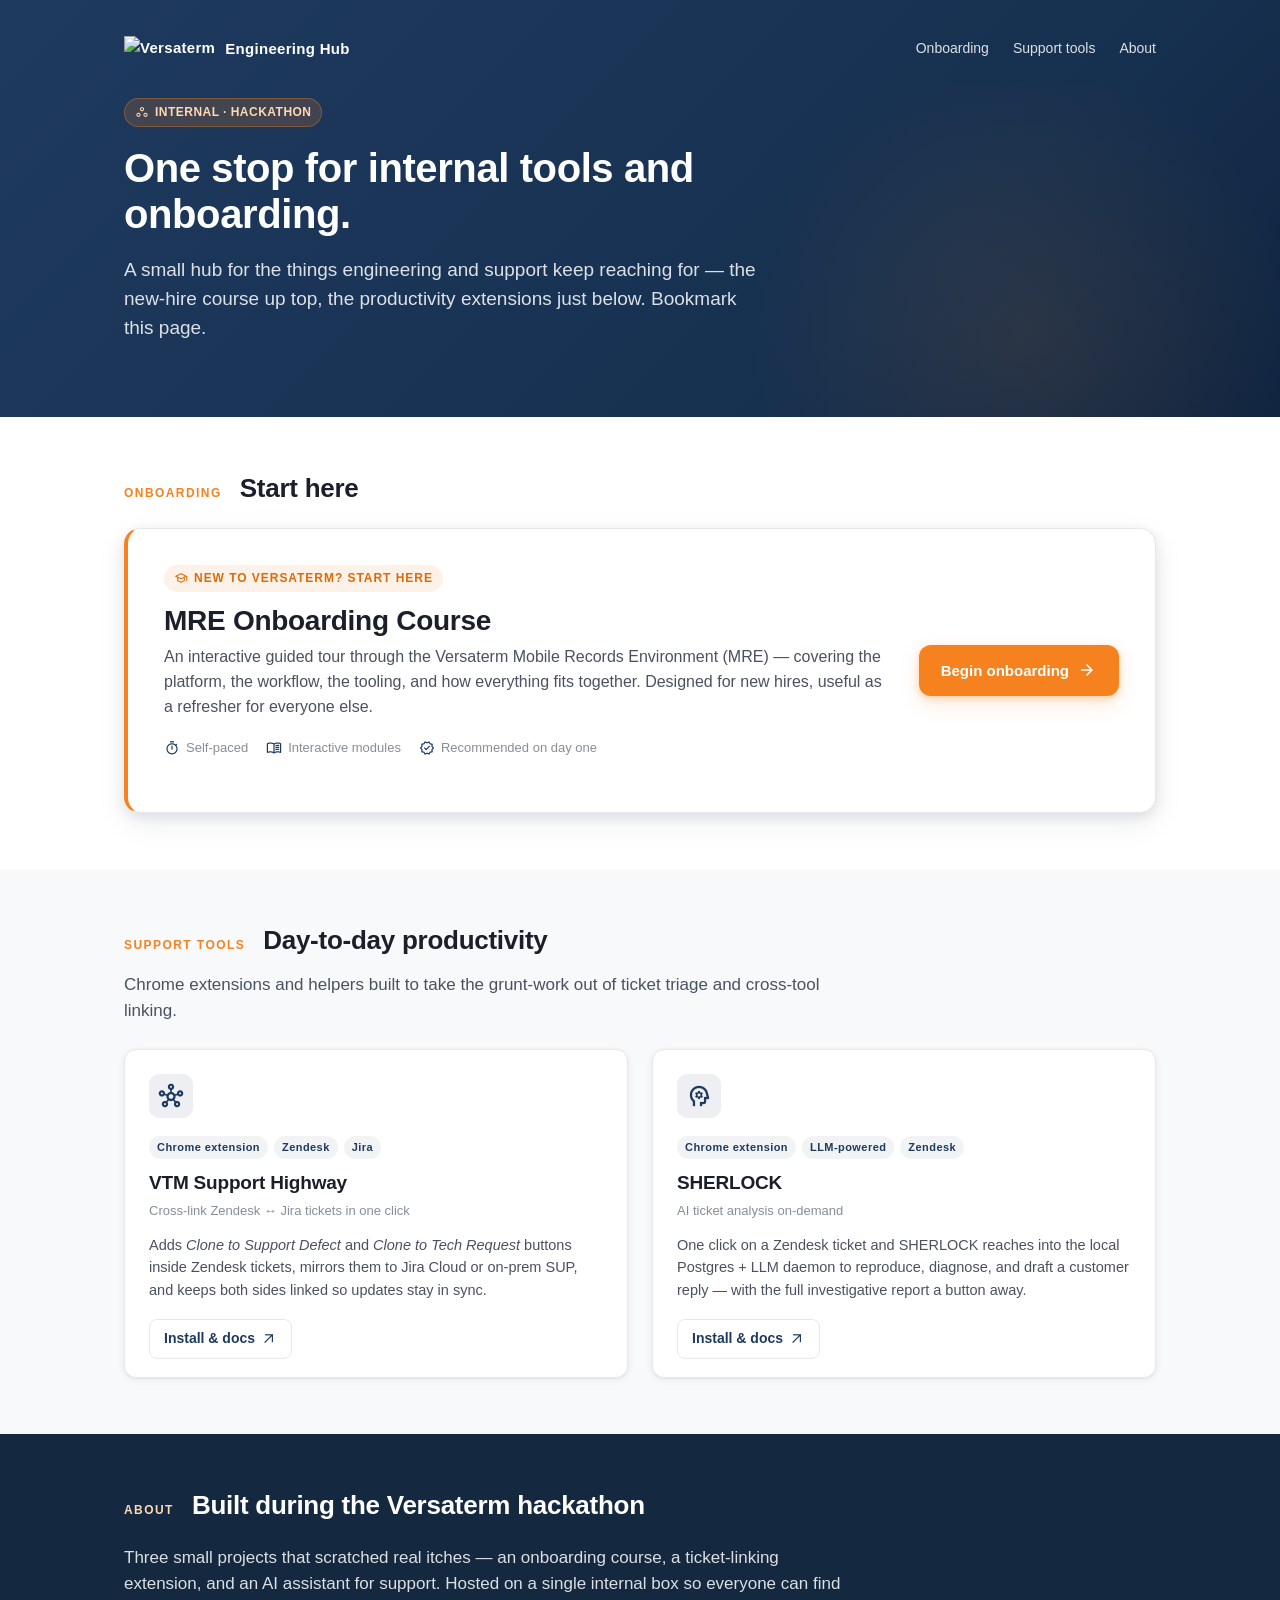
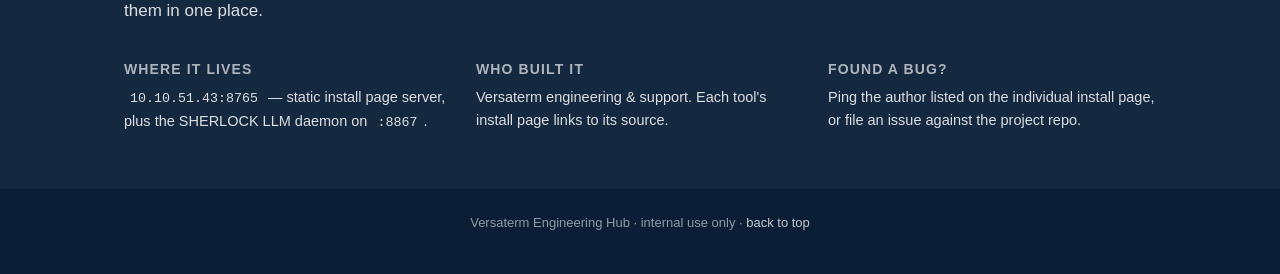
==== hub/index.html @ cd9cd758 "Add Versaterm Engineering Hub landing page (serves as / on install host)" ====
<!doctype html>
<html lang="en">
<head>
<meta charset="utf-8" />
<meta name="viewport" content="width=device-width, initial-scale=1" />
<title>Versaterm Engineering Hub — internal tools & onboarding</title>
<link rel="icon" href="/versaterm-logo.png" />
<link rel="stylesheet" href="https://fonts.googleapis.com/icon?family=Material+Symbols+Outlined" />
<style>
  :root {
    --vt-navy: #1E3A5F;
    --vt-navy-2: #16304F;
    --vt-amber: #F5821F;
    --vt-amber-2: #d96b0a;
    --ink: #1a1f2b;
    --ink-2: #4a5160;
    --ink-3: #868e96;
    --line: #e6e8ed;
    --bg: #ffffff;
    --bg-alt: #f8f9fa;
    --bg-deep: #14283f;
    --shadow-sm: 0 1px 2px rgba(20,40,63,0.06), 0 2px 8px rgba(20,40,63,0.06);
    --shadow-md: 0 4px 12px rgba(20,40,63,0.10), 0 10px 30px rgba(20,40,63,0.08);
    --shadow-lg: 0 8px 24px rgba(20,40,63,0.14), 0 20px 60px rgba(20,40,63,0.12);
    --r-sm: 8px;
    --r-md: 12px;
    --r-lg: 16px;
    --sp-1: 6px;
    --sp-2: 12px;
    --sp-3: 18px;
    --sp-4: 24px;
    --sp-5: 36px;
    --sp-6: 56px;
    --sp-7: 80px;
  }

  * { box-sizing: border-box; }
  html, body { margin: 0; padding: 0; }
  body {
    font-family: -apple-system, BlinkMacSystemFont, "Segoe UI", Roboto, "Helvetica Neue", Arial, sans-serif;
    color: var(--ink);
    background: var(--bg);
    line-height: 1.55;
    -webkit-font-smoothing: antialiased;
    -moz-osx-font-smoothing: grayscale;
  }
  a { color: var(--vt-navy); text-decoration: none; }
  a:hover { text-decoration: underline; }
  code {
    font-family: "SF Mono", "JetBrains Mono", Consolas, ui-monospace, monospace;
    font-size: 0.92em;
    background: rgba(20,40,63,0.06);
    padding: 1px 6px;
    border-radius: 4px;
  }
  h1, h2, h3 { letter-spacing: -0.01em; }
  h1 { font-size: 40px; line-height: 1.15; margin: 0 0 var(--sp-3); font-weight: 700; }
  h2 { font-size: 26px; line-height: 1.2; margin: 0 0 var(--sp-3); font-weight: 700; }
  h3 { font-size: 18px; line-height: 1.3; margin: 0 0 var(--sp-2); font-weight: 600; }
  p { margin: 0 0 var(--sp-3); }
  .lede { color: var(--ink-2); font-size: 17px; }

  .wrap { max-width: 1080px; margin: 0 auto; padding: 0 var(--sp-4); }
  .band { padding: var(--sp-6) 0; }
  .band.alt { background: var(--bg-alt); }
  .band.deep { background: var(--bg-deep); color: #eaf1f9; }
  .band.deep h2, .band.deep h3 { color: #fff; }

  /* ---------- header / hero ---------- */
  header.hero {
    background: linear-gradient(135deg, var(--vt-navy) 0%, var(--vt-navy-2) 70%, #0f2440 100%);
    color: #f3f7fc;
    padding: var(--sp-5) 0 var(--sp-6);
    position: relative;
    overflow: hidden;
  }
  header.hero::after {
    content: "";
    position: absolute; inset: auto -10% -40% auto;
    width: 60%; height: 120%;
    background: radial-gradient(circle at center, rgba(245,130,31,0.10), transparent 60%);
    pointer-events: none;
  }
  .topnav {
    display: flex; align-items: center; gap: var(--sp-3);
    padding: 0 0 var(--sp-5);
  }
  .topnav .logo {
    display: flex; align-items: center; gap: 10px;
    font-weight: 700; font-size: 15px; letter-spacing: 0.02em;
    color: #fff;
  }
  .topnav .logo img { height: 26px; width: auto; display: block; }
  .topnav nav { margin-left: auto; display: flex; gap: var(--sp-4); }
  .topnav nav a { color: rgba(255,255,255,0.85); font-size: 14px; font-weight: 500; }
  .topnav nav a:hover { color: #fff; text-decoration: none; }

  .hero-content { max-width: 760px; }
  .hero h1 { color: #fff; }
  .hero .lede {
    color: rgba(255,255,255,0.85);
    font-size: 19px;
    max-width: 640px;
  }
  .pill {
    display: inline-flex; align-items: center; gap: 6px;
    background: rgba(245,130,31,0.18);
    color: #fcd9b3;
    border: 1px solid rgba(245,130,31,0.35);
    padding: 4px 10px;
    border-radius: 999px;
    font-size: 12px;
    font-weight: 600;
    letter-spacing: 0.04em;
    text-transform: uppercase;
    margin-bottom: var(--sp-3);
  }
  .pill .material-symbols-outlined { font-size: 14px; }

  /* ---------- section header ---------- */
  .section-head {
    display: flex; align-items: baseline; gap: var(--sp-3);
    margin-bottom: var(--sp-4);
  }
  .section-head .kicker {
    font-size: 12px; font-weight: 700; letter-spacing: 0.12em;
    text-transform: uppercase; color: var(--vt-amber);
  }
  .section-head h2 { margin: 0; }

  /* ---------- featured (onboarding) card ---------- */
  .featured {
    display: grid;
    grid-template-columns: 1fr auto;
    gap: var(--sp-5);
    align-items: center;
    background: #fff;
    border: 1px solid var(--line);
    border-left: 4px solid var(--vt-amber);
    border-radius: var(--r-lg);
    padding: var(--sp-5) var(--sp-5);
    box-shadow: var(--shadow-md);
    transition: transform 160ms ease, box-shadow 160ms ease;
  }
  .featured:hover { transform: translateY(-2px); box-shadow: var(--shadow-lg); }
  .featured .body { min-width: 0; }
  .featured .badge {
    display: inline-flex; align-items: center; gap: 6px;
    font-size: 12px; font-weight: 700; letter-spacing: 0.08em;
    text-transform: uppercase; color: var(--vt-amber-2);
    background: rgba(245,130,31,0.10);
    padding: 4px 10px; border-radius: 999px;
    margin-bottom: var(--sp-2);
  }
  .featured .badge .material-symbols-outlined { font-size: 14px; }
  .featured h2 { font-size: 28px; margin-bottom: 8px; }
  .featured p { color: var(--ink-2); font-size: 16px; margin-bottom: var(--sp-3); }
  .featured ul.meta {
    list-style: none; padding: 0; margin: 0 0 var(--sp-3);
    display: flex; flex-wrap: wrap; gap: var(--sp-3);
    color: var(--ink-3); font-size: 13px;
  }
  .featured ul.meta li { display: flex; align-items: center; gap: 6px; }
  .featured ul.meta .material-symbols-outlined { font-size: 16px; color: var(--vt-navy); }

  .cta {
    display: inline-flex; align-items: center; gap: 8px;
    background: var(--vt-amber);
    color: #fff;
    font-weight: 700;
    font-size: 15px;
    padding: 14px 22px;
    border-radius: var(--r-md);
    box-shadow: 0 2px 6px rgba(245,130,31,0.30), 0 8px 20px rgba(245,130,31,0.18);
    transition: background 160ms ease, transform 160ms ease, box-shadow 160ms ease;
    white-space: nowrap;
  }
  .cta:hover { background: var(--vt-amber-2); transform: translateY(-1px); text-decoration: none; box-shadow: 0 4px 10px rgba(245,130,31,0.40), 0 12px 28px rgba(245,130,31,0.24); }
  .cta:focus-visible { outline: 3px solid rgba(245,130,31,0.45); outline-offset: 3px; }
  .cta .material-symbols-outlined { font-size: 20px; }

  /* ---------- support tools grid ---------- */
  .grid-2 {
    display: grid;
    grid-template-columns: repeat(2, minmax(0, 1fr));
    gap: var(--sp-4);
  }
  .tool-card {
    background: #fff;
    border: 1px solid var(--line);
    border-radius: var(--r-md);
    padding: var(--sp-4) var(--sp-4) var(--sp-3);
    box-shadow: var(--shadow-sm);
    transition: transform 160ms ease, box-shadow 160ms ease, border-color 160ms ease;
    display: flex; flex-direction: column;
    min-height: 220px;
  }
  .tool-card:hover {
    transform: translateY(-3px);
    box-shadow: var(--shadow-md);
    border-color: rgba(30,58,95,0.30);
  }
  .tool-card .icon {
    width: 44px; height: 44px;
    display: inline-flex; align-items: center; justify-content: center;
    background: rgba(30,58,95,0.08);
    color: var(--vt-navy);
    border-radius: 10px;
    margin-bottom: var(--sp-3);
  }
  .tool-card .icon .material-symbols-outlined { font-size: 24px; font-variation-settings: 'wght' 500; }
  .tool-card h3 { font-size: 19px; margin: 0 0 6px; color: var(--ink); }
  .tool-card .sub { color: var(--ink-3); font-size: 13px; margin-bottom: var(--sp-2); font-weight: 500; }
  .tool-card p { color: var(--ink-2); font-size: 14.5px; margin-bottom: var(--sp-3); flex: 1; }
  .tool-card .actions { display: flex; gap: var(--sp-3); align-items: center; }
  .tool-card .open {
    display: inline-flex; align-items: center; gap: 6px;
    color: var(--vt-navy);
    font-weight: 600; font-size: 14px;
    padding: 8px 14px;
    border: 1px solid var(--line);
    border-radius: var(--r-sm);
    background: #fff;
    transition: background 160ms ease, border-color 160ms ease, color 160ms ease;
  }
  .tool-card .open:hover {
    background: var(--vt-navy); color: #fff; border-color: var(--vt-navy);
    text-decoration: none;
  }
  .tool-card .open .material-symbols-outlined { font-size: 16px; }
  .tool-card .tags { display: flex; flex-wrap: wrap; gap: 6px; margin-bottom: var(--sp-2); }
  .tool-card .tag {
    font-size: 11px; font-weight: 600; letter-spacing: 0.04em;
    color: var(--vt-navy);
    background: rgba(30,58,95,0.06);
    padding: 3px 8px; border-radius: 999px;
  }

  /* ---------- info row ---------- */
  .info-row {
    display: grid;
    grid-template-columns: repeat(3, 1fr);
    gap: var(--sp-4);
    margin-top: var(--sp-5);
  }
  .info-row .col h3 {
    font-size: 14px; text-transform: uppercase; letter-spacing: 0.08em;
    color: rgba(255,255,255,0.65); font-weight: 700;
    margin-bottom: 8px;
  }
  .info-row .col p { color: rgba(255,255,255,0.85); font-size: 14.5px; margin: 0; }
  .info-row .col a { color: #fcd9b3; }

  footer {
    background: #0c1e35;
    color: rgba(255,255,255,0.55);
    text-align: center;
    padding: var(--sp-4) var(--sp-4);
    font-size: 13px;
  }
  footer a { color: rgba(255,255,255,0.75); }

  /* ---------- mobile ---------- */
  @media (max-width: 760px) {
    h1 { font-size: 30px; }
    h2 { font-size: 22px; }
    .featured { grid-template-columns: 1fr; padding: var(--sp-4); }
    .featured h2 { font-size: 24px; }
    .cta { width: 100%; justify-content: center; }
    .grid-2 { grid-template-columns: 1fr; }
    .info-row { grid-template-columns: 1fr; }
    .topnav nav { display: none; }
    .band { padding: var(--sp-5) 0; }
  }

  /* ---------- accessibility ---------- */
  a:focus-visible, .open:focus-visible {
    outline: 3px solid rgba(30,58,95,0.35);
    outline-offset: 2px;
    border-radius: var(--r-sm);
  }
</style>
</head>
<body>

<header class="hero">
  <div class="wrap">
    <div class="topnav">
      <span class="logo">
        <img src="/versaterm-logo.png" alt="Versaterm" />
        <span>Engineering Hub</span>
      </span>
      <nav>
        <a href="#onboarding">Onboarding</a>
        <a href="#support">Support tools</a>
        <a href="#about">About</a>
      </nav>
    </div>

    <div class="hero-content">
      <span class="pill"><span class="material-symbols-outlined">workspaces</span> Internal &middot; Hackathon</span>
      <h1>One stop for internal tools and onboarding.</h1>
      <p class="lede">A small hub for the things engineering and support keep reaching for &mdash; the new-hire course up top, the productivity extensions just below. Bookmark this page.</p>
    </div>
  </div>
</header>

<section class="band" id="onboarding">
  <div class="wrap">
    <div class="section-head">
      <span class="kicker">Onboarding</span>
      <h2>Start here</h2>
    </div>

    <a href="http://hack-a-thon-utility/onboarding/" class="featured" style="text-decoration:none; color:inherit;">
      <div class="body">
        <span class="badge"><span class="material-symbols-outlined">school</span> New to Versaterm? Start here</span>
        <h2>MRE Onboarding Course</h2>
        <p>An interactive guided tour through the Versaterm Mobile Records Environment (MRE) &mdash; covering the platform, the workflow, the tooling, and how everything fits together. Designed for new hires, useful as a refresher for everyone else.</p>
        <ul class="meta">
          <li><span class="material-symbols-outlined">timer</span> Self-paced</li>
          <li><span class="material-symbols-outlined">menu_book</span> Interactive modules</li>
          <li><span class="material-symbols-outlined">verified</span> Recommended on day one</li>
        </ul>
      </div>
      <span class="cta">
        Begin onboarding
        <span class="material-symbols-outlined">arrow_forward</span>
      </span>
    </a>
  </div>
</section>

<section class="band alt" id="support">
  <div class="wrap">
    <div class="section-head">
      <span class="kicker">Support tools</span>
      <h2>Day-to-day productivity</h2>
    </div>
    <p class="lede" style="margin-top:-8px; margin-bottom: var(--sp-4); max-width: 720px;">Chrome extensions and helpers built to take the grunt-work out of ticket triage and cross-tool linking.</p>

    <div class="grid-2">

      <a class="tool-card" href="/vtm-support-highway.html" style="text-decoration:none; color:inherit;">
        <span class="icon"><span class="material-symbols-outlined">hub</span></span>
        <div class="tags">
          <span class="tag">Chrome extension</span>
          <span class="tag">Zendesk</span>
          <span class="tag">Jira</span>
        </div>
        <h3>VTM Support Highway</h3>
        <div class="sub">Cross-link Zendesk &harr; Jira tickets in one click</div>
        <p>Adds <em>Clone to Support Defect</em> and <em>Clone to Tech Request</em> buttons inside Zendesk tickets, mirrors them to Jira Cloud or on-prem SUP, and keeps both sides linked so updates stay in sync.</p>
        <div class="actions">
          <span class="open">Install &amp; docs <span class="material-symbols-outlined">arrow_outward</span></span>
        </div>
      </a>

      <a class="tool-card" href="/sherlock.html" style="text-decoration:none; color:inherit;">
        <span class="icon"><span class="material-symbols-outlined">psychology</span></span>
        <div class="tags">
          <span class="tag">Chrome extension</span>
          <span class="tag">LLM-powered</span>
          <span class="tag">Zendesk</span>
        </div>
        <h3>SHERLOCK</h3>
        <div class="sub">AI ticket analysis on-demand</div>
        <p>One click on a Zendesk ticket and SHERLOCK reaches into the local Postgres + LLM daemon to reproduce, diagnose, and draft a customer reply &mdash; with the full investigative report a button away.</p>
        <div class="actions">
          <span class="open">Install &amp; docs <span class="material-symbols-outlined">arrow_outward</span></span>
        </div>
      </a>

    </div>
  </div>
</section>

<section class="band deep" id="about">
  <div class="wrap">
    <div class="section-head">
      <span class="kicker" style="color:#fcd9b3">About</span>
      <h2 style="color:#fff">Built during the Versaterm hackathon</h2>
    </div>
    <p class="lede" style="color:rgba(255,255,255,0.85); max-width: 720px;">
      Three small projects that scratched real itches &mdash; an onboarding course, a ticket-linking extension, and an AI assistant for support. Hosted on a single internal box so everyone can find them in one place.
    </p>

    <div class="info-row">
      <div class="col">
        <h3>Where it lives</h3>
        <p><code>10.10.51.43:8765</code> &mdash; static install page server, plus the SHERLOCK LLM daemon on <code>:8867</code>.</p>
      </div>
      <div class="col">
        <h3>Who built it</h3>
        <p>Versaterm engineering &amp; support. Each tool's install page links to its source.</p>
      </div>
      <div class="col">
        <h3>Found a bug?</h3>
        <p>Ping the author listed on the individual install page, or file an issue against the project repo.</p>
      </div>
    </div>
  </div>
</section>

<footer>
  <p>Versaterm Engineering Hub &middot; internal use only &middot; <a href="#onboarding">back to top</a></p>
</footer>

</body>
</html>
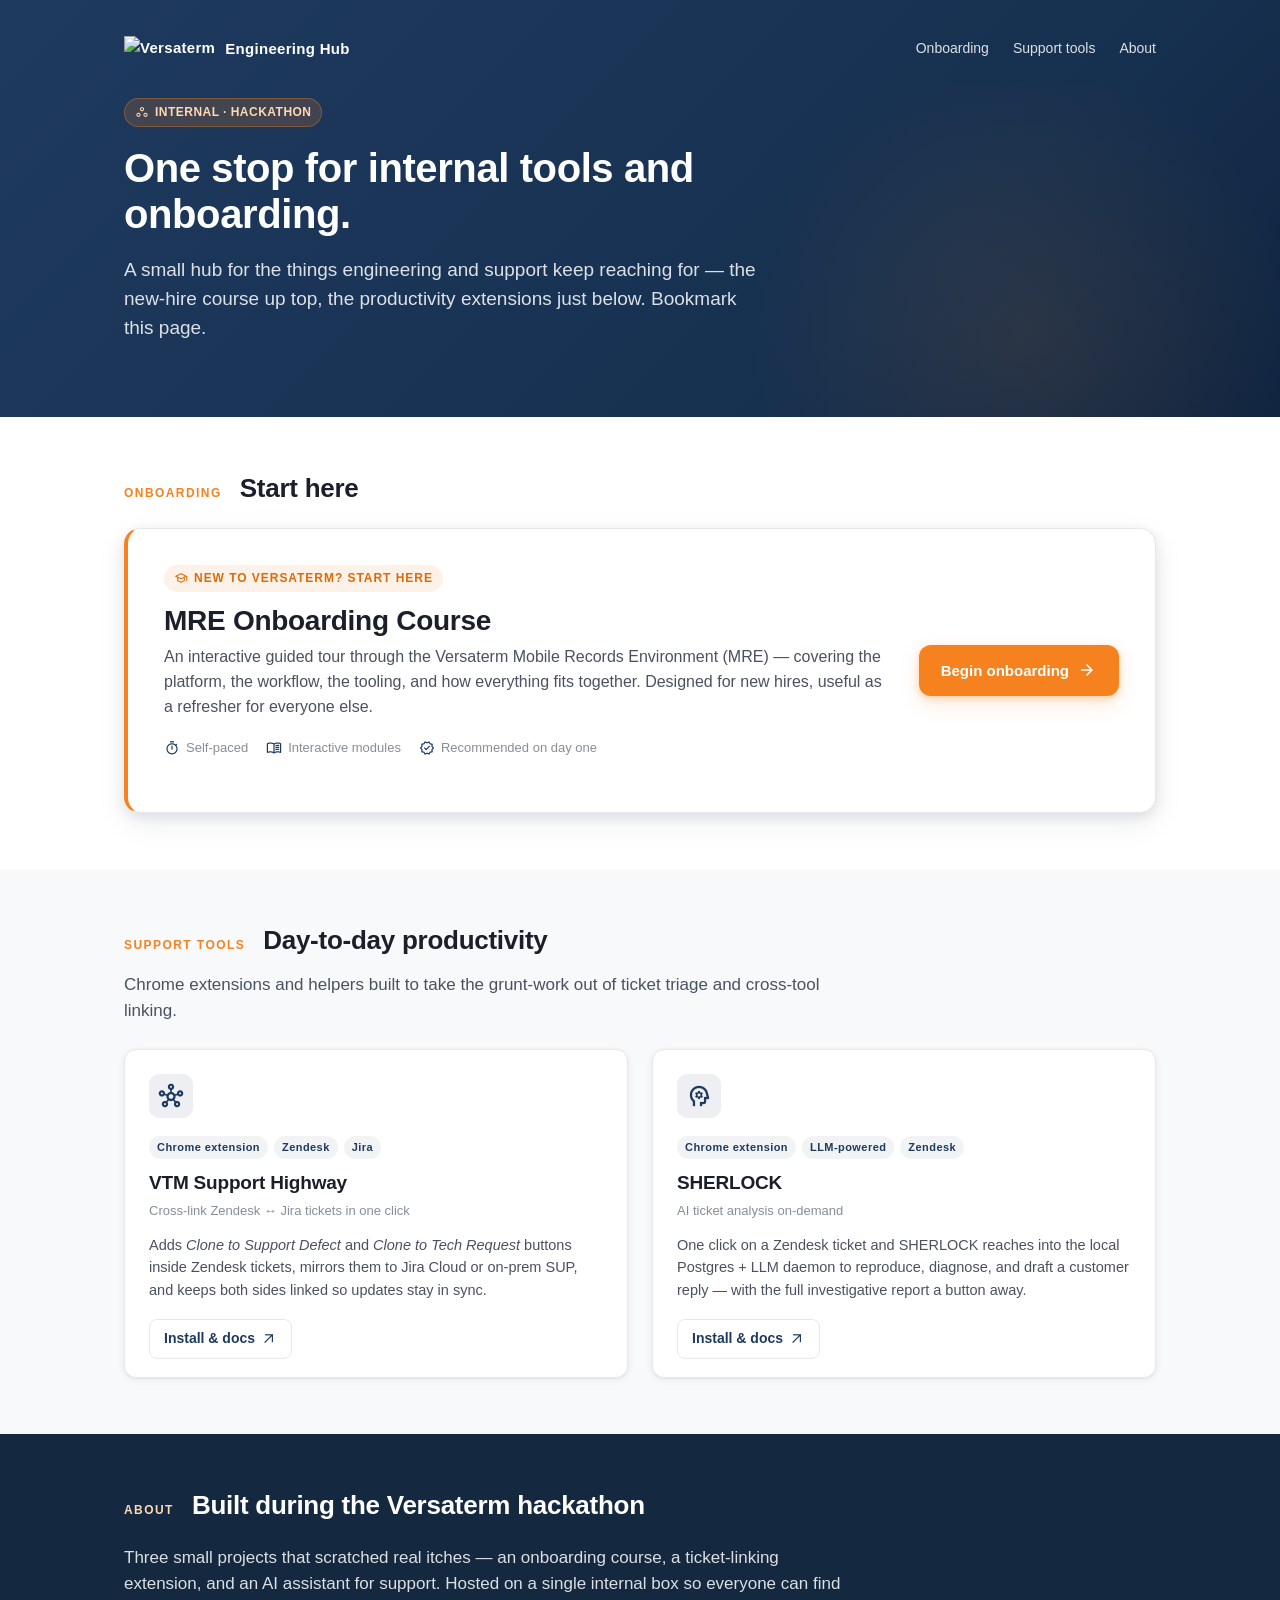
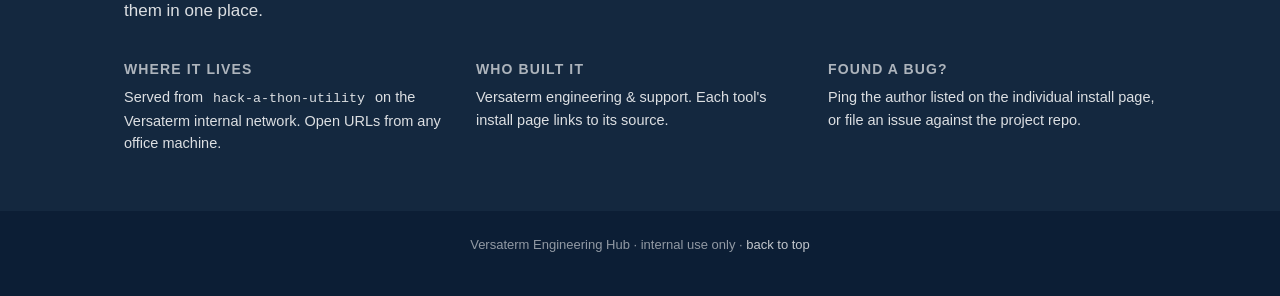
==== commit d77c817b: "Hub: switch to clean URLs (port 80, hostname) via IIS; add sherlock redirect" ====
--- a/hub/index.html
+++ b/hub/index.html
@@ -341,7 +341,7 @@
 
     <div class="grid-2">
 
-      <a class="tool-card" href="/vtm-support-highway.html" style="text-decoration:none; color:inherit;">
+      <a class="tool-card" href="/highway/" style="text-decoration:none; color:inherit;">
         <span class="icon"><span class="material-symbols-outlined">hub</span></span>
         <div class="tags">
           <span class="tag">Chrome extension</span>
@@ -356,7 +356,7 @@
         </div>
       </a>
 
-      <a class="tool-card" href="/sherlock.html" style="text-decoration:none; color:inherit;">
+      <a class="tool-card" href="/sherlock/" style="text-decoration:none; color:inherit;">
         <span class="icon"><span class="material-symbols-outlined">psychology</span></span>
         <div class="tags">
           <span class="tag">Chrome extension</span>
@@ -388,7 +388,7 @@
     <div class="info-row">
       <div class="col">
         <h3>Where it lives</h3>
-        <p><code>10.10.51.43:8765</code> &mdash; static install page server, plus the SHERLOCK LLM daemon on <code>:8867</code>.</p>
+        <p>Served from <code>hack-a-thon-utility</code> on the Versaterm internal network. Open URLs from any office machine.</p>
       </div>
       <div class="col">
         <h3>Who built it</h3>
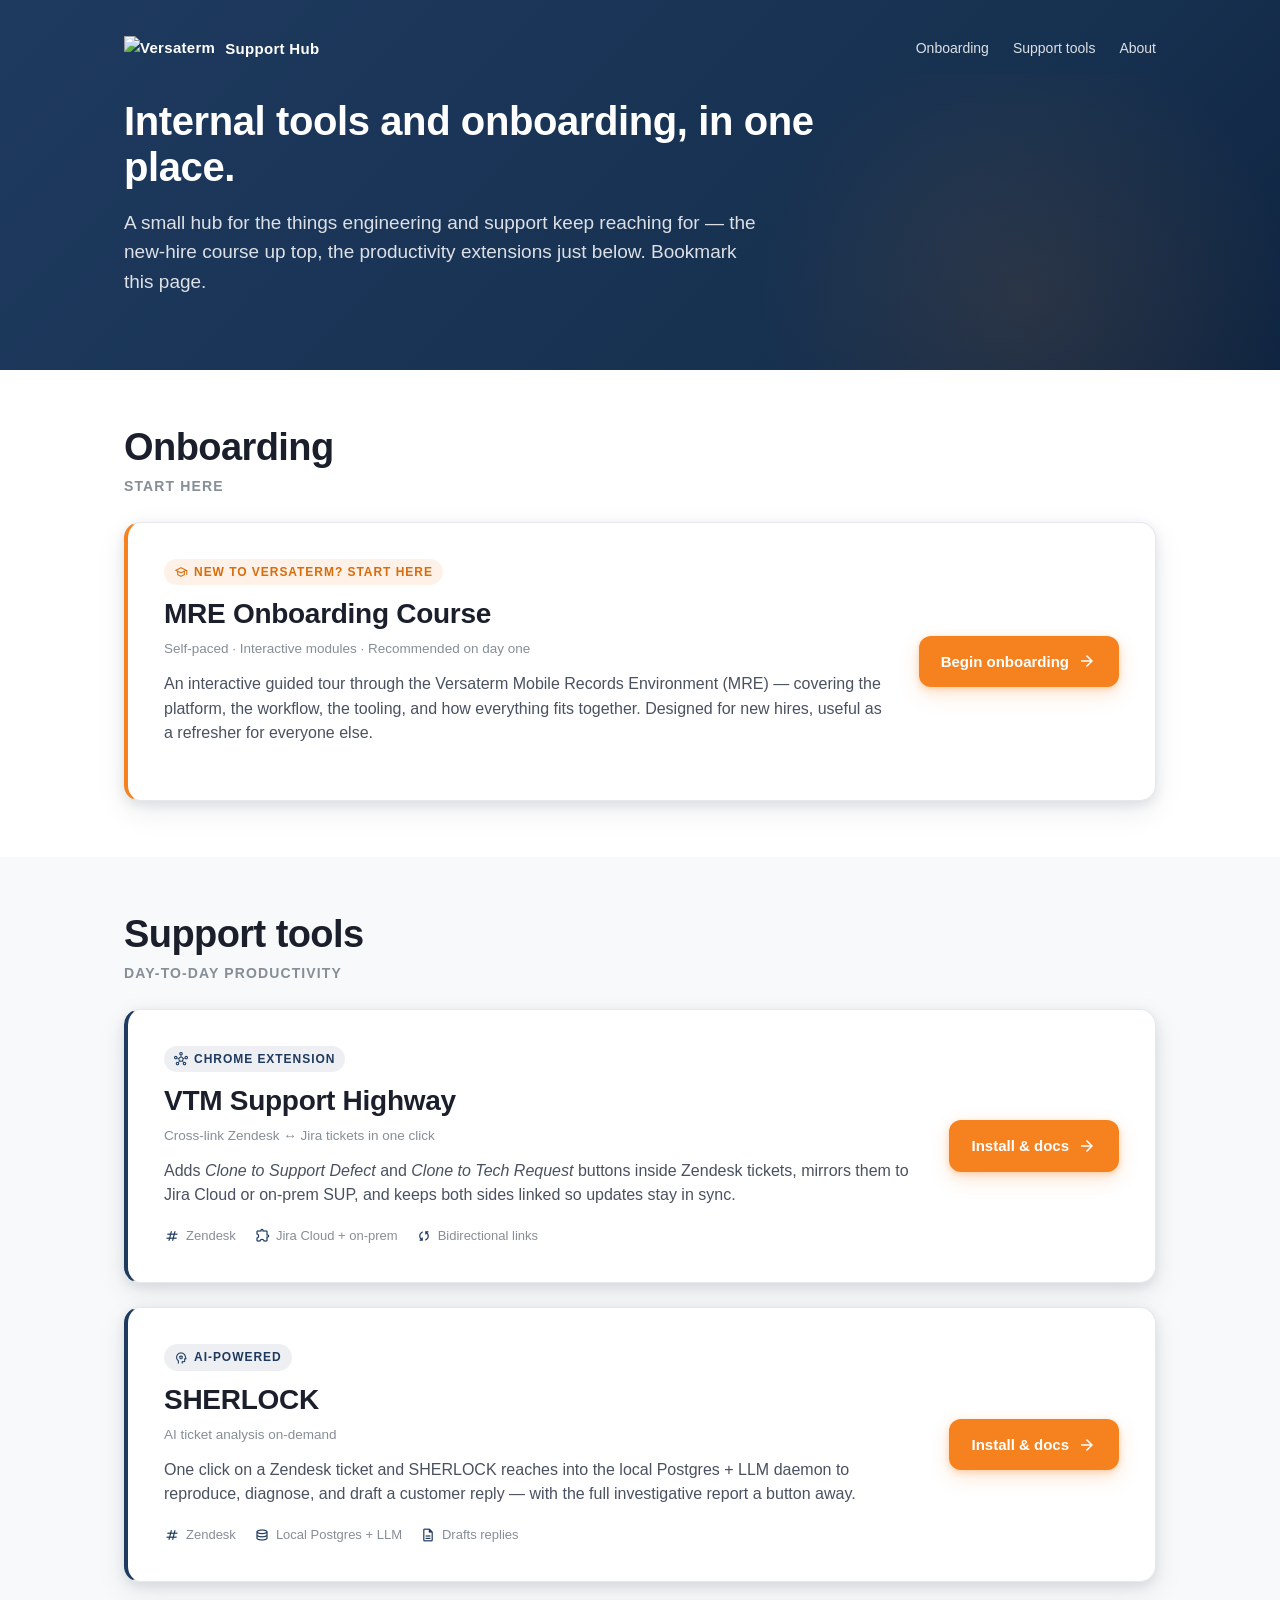
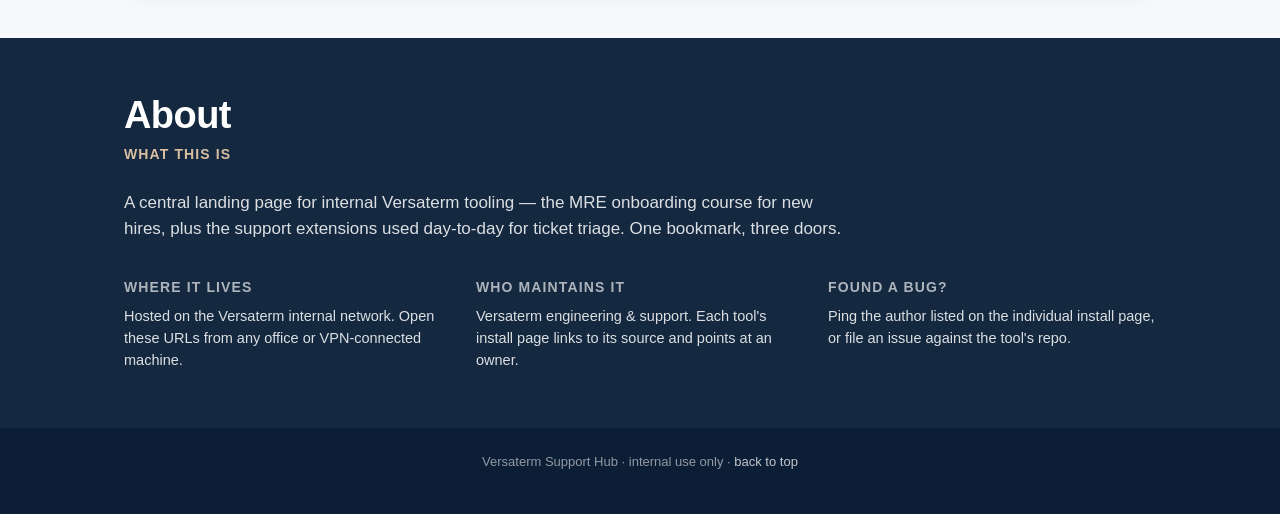
==== commit 96c72696: "Hub: rename to Support Hub, drop hackathon copy, unify tool cards w/ featured layout, larger section" ====
--- a/hub/index.html
+++ b/hub/index.html
@@ -3,7 +3,7 @@
 <head>
 <meta charset="utf-8" />
 <meta name="viewport" content="width=device-width, initial-scale=1" />
-<title>Versaterm Engineering Hub — internal tools & onboarding</title>
+<title>Versaterm Support Hub &mdash; internal tools &amp; onboarding</title>
 <link rel="icon" href="/versaterm-logo.png" />
 <link rel="stylesheet" href="https://fonts.googleapis.com/icon?family=Material+Symbols+Outlined" />
 <style>
@@ -119,16 +119,27 @@
 
   /* ---------- section header ---------- */
   .section-head {
-    display: flex; align-items: baseline; gap: var(--sp-3);
     margin-bottom: var(--sp-4);
   }
-  .section-head .kicker {
-    font-size: 12px; font-weight: 700; letter-spacing: 0.12em;
-    text-transform: uppercase; color: var(--vt-amber);
-  }
-  .section-head h2 { margin: 0; }
-
-  /* ---------- featured (onboarding) card ---------- */
+  .section-head h2 {
+    font-size: 38px;
+    line-height: 1.15;
+    margin: 0 0 6px;
+    font-weight: 700;
+    letter-spacing: -0.015em;
+  }
+  .section-head .sub {
+    color: var(--ink-3);
+    font-size: 14px;
+    font-weight: 600;
+    letter-spacing: 0.08em;
+    text-transform: uppercase;
+    margin: 0;
+  }
+  .band.deep .section-head h2 { color: #fff; }
+  .band.deep .section-head .sub { color: rgba(252,217,179,0.85); }
+
+  /* ---------- featured card (used by both onboarding + support tools) ---------- */
   .featured {
     display: grid;
     grid-template-columns: 1fr auto;
@@ -138,10 +149,11 @@
     border: 1px solid var(--line);
     border-left: 4px solid var(--vt-amber);
     border-radius: var(--r-lg);
-    padding: var(--sp-5) var(--sp-5);
+    padding: var(--sp-5);
     box-shadow: var(--shadow-md);
     transition: transform 160ms ease, box-shadow 160ms ease;
   }
+  .featured + .featured { margin-top: var(--sp-4); }
   .featured:hover { transform: translateY(-2px); box-shadow: var(--shadow-lg); }
   .featured .body { min-width: 0; }
   .featured .badge {
@@ -153,15 +165,30 @@
     margin-bottom: var(--sp-2);
   }
   .featured .badge .material-symbols-outlined { font-size: 14px; }
-  .featured h2 { font-size: 28px; margin-bottom: 8px; }
+  .featured h2, .featured h3.title { font-size: 28px; margin: 0 0 8px; font-weight: 700; line-height: 1.2; color: var(--ink); }
+  .featured .sub { color: var(--ink-3); font-size: 13.5px; font-weight: 500; margin: 0 0 var(--sp-2); }
   .featured p { color: var(--ink-2); font-size: 16px; margin-bottom: var(--sp-3); }
+  .featured .tags { display: flex; flex-wrap: wrap; gap: 6px; margin-bottom: var(--sp-2); }
+  .featured .tag {
+    font-size: 11px; font-weight: 600; letter-spacing: 0.04em;
+    color: var(--vt-navy);
+    background: rgba(30,58,95,0.06);
+    padding: 3px 8px; border-radius: 999px;
+  }
   .featured ul.meta {
-    list-style: none; padding: 0; margin: 0 0 var(--sp-3);
+    list-style: none; padding: 0; margin: var(--sp-2) 0 0;
     display: flex; flex-wrap: wrap; gap: var(--sp-3);
     color: var(--ink-3); font-size: 13px;
   }
   .featured ul.meta li { display: flex; align-items: center; gap: 6px; }
   .featured ul.meta .material-symbols-outlined { font-size: 16px; color: var(--vt-navy); }
+
+  /* tool variant: navy stripe instead of amber to keep onboarding visually primary */
+  .featured.tool { border-left-color: var(--vt-navy); }
+  .featured.tool .badge {
+    color: var(--vt-navy);
+    background: rgba(30,58,95,0.08);
+  }
 
   .cta {
     display: inline-flex; align-items: center; gap: 8px;
@@ -179,28 +206,8 @@
   .cta:focus-visible { outline: 3px solid rgba(245,130,31,0.45); outline-offset: 3px; }
   .cta .material-symbols-outlined { font-size: 20px; }
 
-  /* ---------- support tools grid ---------- */
-  .grid-2 {
-    display: grid;
-    grid-template-columns: repeat(2, minmax(0, 1fr));
-    gap: var(--sp-4);
-  }
-  .tool-card {
-    background: #fff;
-    border: 1px solid var(--line);
-    border-radius: var(--r-md);
-    padding: var(--sp-4) var(--sp-4) var(--sp-3);
-    box-shadow: var(--shadow-sm);
-    transition: transform 160ms ease, box-shadow 160ms ease, border-color 160ms ease;
-    display: flex; flex-direction: column;
-    min-height: 220px;
-  }
-  .tool-card:hover {
-    transform: translateY(-3px);
-    box-shadow: var(--shadow-md);
-    border-color: rgba(30,58,95,0.30);
-  }
-  .tool-card .icon {
+  /* ---------- icon block used inside .featured ---------- */
+  .feat-icon {
     width: 44px; height: 44px;
     display: inline-flex; align-items: center; justify-content: center;
     background: rgba(30,58,95,0.08);
@@ -208,33 +215,7 @@
     border-radius: 10px;
     margin-bottom: var(--sp-3);
   }
-  .tool-card .icon .material-symbols-outlined { font-size: 24px; font-variation-settings: 'wght' 500; }
-  .tool-card h3 { font-size: 19px; margin: 0 0 6px; color: var(--ink); }
-  .tool-card .sub { color: var(--ink-3); font-size: 13px; margin-bottom: var(--sp-2); font-weight: 500; }
-  .tool-card p { color: var(--ink-2); font-size: 14.5px; margin-bottom: var(--sp-3); flex: 1; }
-  .tool-card .actions { display: flex; gap: var(--sp-3); align-items: center; }
-  .tool-card .open {
-    display: inline-flex; align-items: center; gap: 6px;
-    color: var(--vt-navy);
-    font-weight: 600; font-size: 14px;
-    padding: 8px 14px;
-    border: 1px solid var(--line);
-    border-radius: var(--r-sm);
-    background: #fff;
-    transition: background 160ms ease, border-color 160ms ease, color 160ms ease;
-  }
-  .tool-card .open:hover {
-    background: var(--vt-navy); color: #fff; border-color: var(--vt-navy);
-    text-decoration: none;
-  }
-  .tool-card .open .material-symbols-outlined { font-size: 16px; }
-  .tool-card .tags { display: flex; flex-wrap: wrap; gap: 6px; margin-bottom: var(--sp-2); }
-  .tool-card .tag {
-    font-size: 11px; font-weight: 600; letter-spacing: 0.04em;
-    color: var(--vt-navy);
-    background: rgba(30,58,95,0.06);
-    padding: 3px 8px; border-radius: 999px;
-  }
+  .feat-icon .material-symbols-outlined { font-size: 24px; font-variation-settings: 'wght' 500; }
 
   /* ---------- info row ---------- */
   .info-row {
@@ -264,17 +245,17 @@
   @media (max-width: 760px) {
     h1 { font-size: 30px; }
     h2 { font-size: 22px; }
+    .section-head h2 { font-size: 28px; }
     .featured { grid-template-columns: 1fr; padding: var(--sp-4); }
-    .featured h2 { font-size: 24px; }
+    .featured h2, .featured h3.title { font-size: 22px; }
     .cta { width: 100%; justify-content: center; }
-    .grid-2 { grid-template-columns: 1fr; }
     .info-row { grid-template-columns: 1fr; }
     .topnav nav { display: none; }
     .band { padding: var(--sp-5) 0; }
   }
 
   /* ---------- accessibility ---------- */
-  a:focus-visible, .open:focus-visible {
+  a:focus-visible {
     outline: 3px solid rgba(30,58,95,0.35);
     outline-offset: 2px;
     border-radius: var(--r-sm);
@@ -288,7 +269,7 @@
     <div class="topnav">
       <span class="logo">
         <img src="/versaterm-logo.png" alt="Versaterm" />
-        <span>Engineering Hub</span>
+        <span>Support Hub</span>
       </span>
       <nav>
         <a href="#onboarding">Onboarding</a>
@@ -298,8 +279,7 @@
     </div>
 
     <div class="hero-content">
-      <span class="pill"><span class="material-symbols-outlined">workspaces</span> Internal &middot; Hackathon</span>
-      <h1>One stop for internal tools and onboarding.</h1>
+      <h1>Internal tools and onboarding, in one place.</h1>
       <p class="lede">A small hub for the things engineering and support keep reaching for &mdash; the new-hire course up top, the productivity extensions just below. Bookmark this page.</p>
     </div>
   </div>
@@ -308,20 +288,16 @@
 <section class="band" id="onboarding">
   <div class="wrap">
     <div class="section-head">
-      <span class="kicker">Onboarding</span>
-      <h2>Start here</h2>
-    </div>
-
-    <a href="http://hack-a-thon-utility/onboarding/" class="featured" style="text-decoration:none; color:inherit;">
+      <h2>Onboarding</h2>
+      <p class="sub">Start here</p>
+    </div>
+
+    <a href="/onboarding/" class="featured" style="text-decoration:none; color:inherit;">
       <div class="body">
         <span class="badge"><span class="material-symbols-outlined">school</span> New to Versaterm? Start here</span>
-        <h2>MRE Onboarding Course</h2>
+        <h3 class="title">MRE Onboarding Course</h3>
+        <div class="sub">Self-paced &middot; Interactive modules &middot; Recommended on day one</div>
         <p>An interactive guided tour through the Versaterm Mobile Records Environment (MRE) &mdash; covering the platform, the workflow, the tooling, and how everything fits together. Designed for new hires, useful as a refresher for everyone else.</p>
-        <ul class="meta">
-          <li><span class="material-symbols-outlined">timer</span> Self-paced</li>
-          <li><span class="material-symbols-outlined">menu_book</span> Interactive modules</li>
-          <li><span class="material-symbols-outlined">verified</span> Recommended on day one</li>
-        </ul>
       </div>
       <span class="cta">
         Begin onboarding
@@ -334,76 +310,77 @@
 <section class="band alt" id="support">
   <div class="wrap">
     <div class="section-head">
-      <span class="kicker">Support tools</span>
-      <h2>Day-to-day productivity</h2>
-    </div>
-    <p class="lede" style="margin-top:-8px; margin-bottom: var(--sp-4); max-width: 720px;">Chrome extensions and helpers built to take the grunt-work out of ticket triage and cross-tool linking.</p>
-
-    <div class="grid-2">
-
-      <a class="tool-card" href="/highway/" style="text-decoration:none; color:inherit;">
-        <span class="icon"><span class="material-symbols-outlined">hub</span></span>
-        <div class="tags">
-          <span class="tag">Chrome extension</span>
-          <span class="tag">Zendesk</span>
-          <span class="tag">Jira</span>
-        </div>
-        <h3>VTM Support Highway</h3>
+      <h2>Support tools</h2>
+      <p class="sub">Day-to-day productivity</p>
+    </div>
+
+    <a class="featured tool" href="/highway/" style="text-decoration:none; color:inherit;">
+      <div class="body">
+        <span class="badge"><span class="material-symbols-outlined">hub</span> Chrome extension</span>
+        <h3 class="title">VTM Support Highway</h3>
         <div class="sub">Cross-link Zendesk &harr; Jira tickets in one click</div>
         <p>Adds <em>Clone to Support Defect</em> and <em>Clone to Tech Request</em> buttons inside Zendesk tickets, mirrors them to Jira Cloud or on-prem SUP, and keeps both sides linked so updates stay in sync.</p>
-        <div class="actions">
-          <span class="open">Install &amp; docs <span class="material-symbols-outlined">arrow_outward</span></span>
-        </div>
-      </a>
-
-      <a class="tool-card" href="/sherlock/" style="text-decoration:none; color:inherit;">
-        <span class="icon"><span class="material-symbols-outlined">psychology</span></span>
-        <div class="tags">
-          <span class="tag">Chrome extension</span>
-          <span class="tag">LLM-powered</span>
-          <span class="tag">Zendesk</span>
-        </div>
-        <h3>SHERLOCK</h3>
+        <ul class="meta">
+          <li><span class="material-symbols-outlined">tag</span> Zendesk</li>
+          <li><span class="material-symbols-outlined">extension</span> Jira Cloud + on-prem</li>
+          <li><span class="material-symbols-outlined">sync</span> Bidirectional links</li>
+        </ul>
+      </div>
+      <span class="cta">
+        Install &amp; docs
+        <span class="material-symbols-outlined">arrow_forward</span>
+      </span>
+    </a>
+
+    <a class="featured tool" href="/sherlock/" style="text-decoration:none; color:inherit;">
+      <div class="body">
+        <span class="badge"><span class="material-symbols-outlined">psychology</span> AI-powered</span>
+        <h3 class="title">SHERLOCK</h3>
         <div class="sub">AI ticket analysis on-demand</div>
         <p>One click on a Zendesk ticket and SHERLOCK reaches into the local Postgres + LLM daemon to reproduce, diagnose, and draft a customer reply &mdash; with the full investigative report a button away.</p>
-        <div class="actions">
-          <span class="open">Install &amp; docs <span class="material-symbols-outlined">arrow_outward</span></span>
-        </div>
-      </a>
-
-    </div>
+        <ul class="meta">
+          <li><span class="material-symbols-outlined">tag</span> Zendesk</li>
+          <li><span class="material-symbols-outlined">database</span> Local Postgres + LLM</li>
+          <li><span class="material-symbols-outlined">description</span> Drafts replies</li>
+        </ul>
+      </div>
+      <span class="cta">
+        Install &amp; docs
+        <span class="material-symbols-outlined">arrow_forward</span>
+      </span>
+    </a>
   </div>
 </section>
 
 <section class="band deep" id="about">
   <div class="wrap">
     <div class="section-head">
-      <span class="kicker" style="color:#fcd9b3">About</span>
-      <h2 style="color:#fff">Built during the Versaterm hackathon</h2>
+      <h2>About</h2>
+      <p class="sub">What this is</p>
     </div>
     <p class="lede" style="color:rgba(255,255,255,0.85); max-width: 720px;">
-      Three small projects that scratched real itches &mdash; an onboarding course, a ticket-linking extension, and an AI assistant for support. Hosted on a single internal box so everyone can find them in one place.
+      A central landing page for internal Versaterm tooling &mdash; the MRE onboarding course for new hires, plus the support extensions used day-to-day for ticket triage. One bookmark, three doors.
     </p>
 
     <div class="info-row">
       <div class="col">
         <h3>Where it lives</h3>
-        <p>Served from <code>hack-a-thon-utility</code> on the Versaterm internal network. Open URLs from any office machine.</p>
+        <p>Hosted on the Versaterm internal network. Open these URLs from any office or VPN-connected machine.</p>
       </div>
       <div class="col">
-        <h3>Who built it</h3>
-        <p>Versaterm engineering &amp; support. Each tool's install page links to its source.</p>
+        <h3>Who maintains it</h3>
+        <p>Versaterm engineering &amp; support. Each tool's install page links to its source and points at an owner.</p>
       </div>
       <div class="col">
         <h3>Found a bug?</h3>
-        <p>Ping the author listed on the individual install page, or file an issue against the project repo.</p>
+        <p>Ping the author listed on the individual install page, or file an issue against the tool's repo.</p>
       </div>
     </div>
   </div>
 </section>
 
 <footer>
-  <p>Versaterm Engineering Hub &middot; internal use only &middot; <a href="#onboarding">back to top</a></p>
+  <p>Versaterm Support Hub &middot; internal use only &middot; <a href="#onboarding">back to top</a></p>
 </footer>
 
 </body>
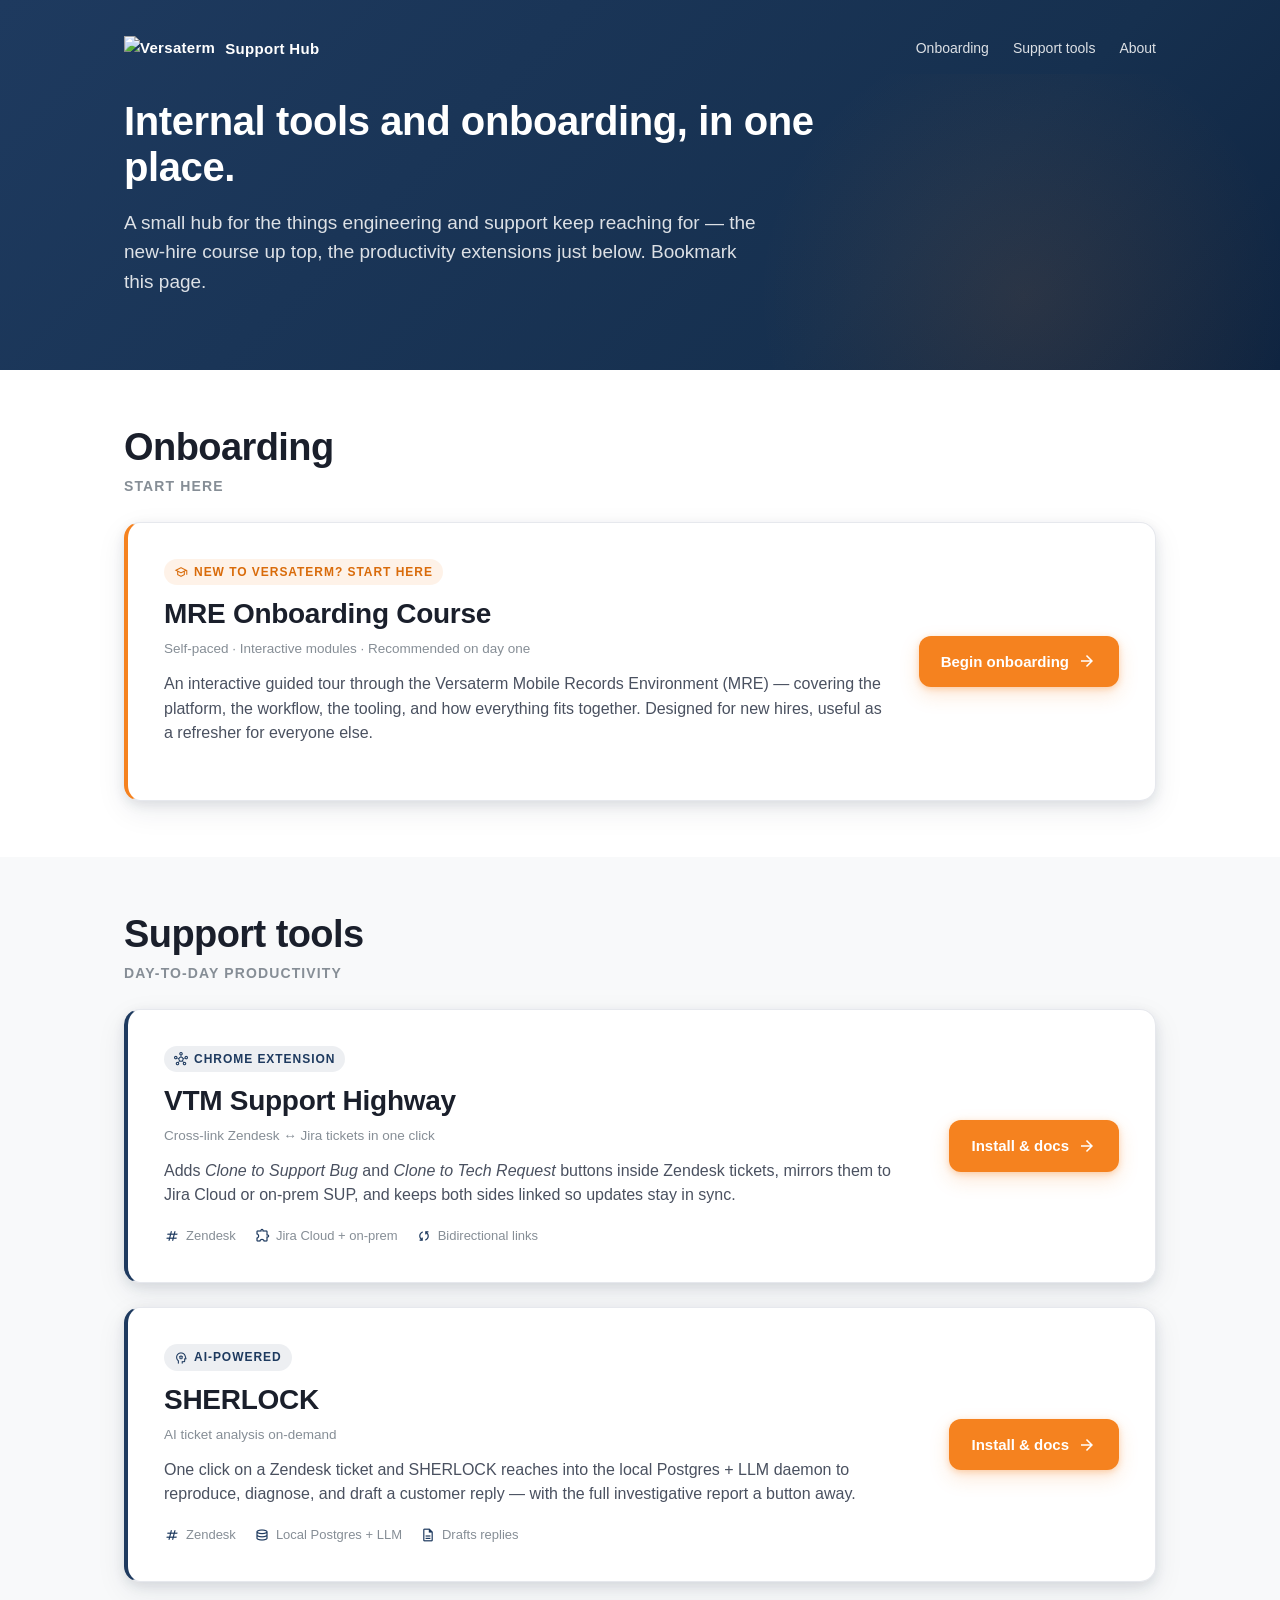
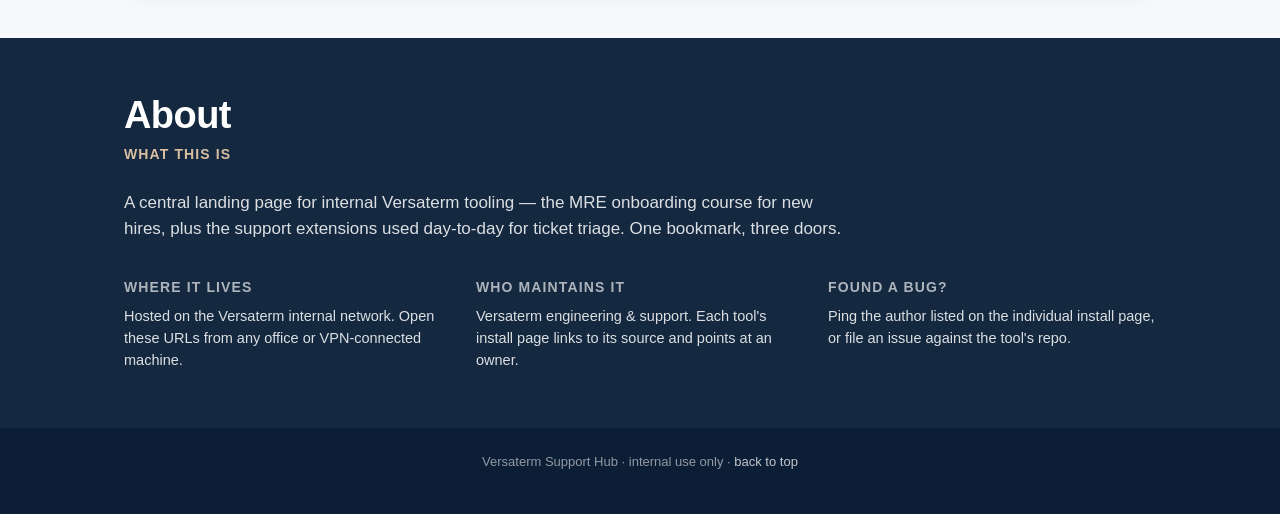
==== commit e4a4fd53: "feat: change Clone to Support Defect to Clone to Support Bug" ====
--- a/hub/index.html
+++ b/hub/index.html
@@ -319,7 +319,7 @@
         <span class="badge"><span class="material-symbols-outlined">hub</span> Chrome extension</span>
         <h3 class="title">VTM Support Highway</h3>
         <div class="sub">Cross-link Zendesk &harr; Jira tickets in one click</div>
-        <p>Adds <em>Clone to Support Defect</em> and <em>Clone to Tech Request</em> buttons inside Zendesk tickets, mirrors them to Jira Cloud or on-prem SUP, and keeps both sides linked so updates stay in sync.</p>
+        <p>Adds <em>Clone to Support Bug</em> and <em>Clone to Tech Request</em> buttons inside Zendesk tickets, mirrors them to Jira Cloud or on-prem SUP, and keeps both sides linked so updates stay in sync.</p>
         <ul class="meta">
           <li><span class="material-symbols-outlined">tag</span> Zendesk</li>
           <li><span class="material-symbols-outlined">extension</span> Jira Cloud + on-prem</li>
